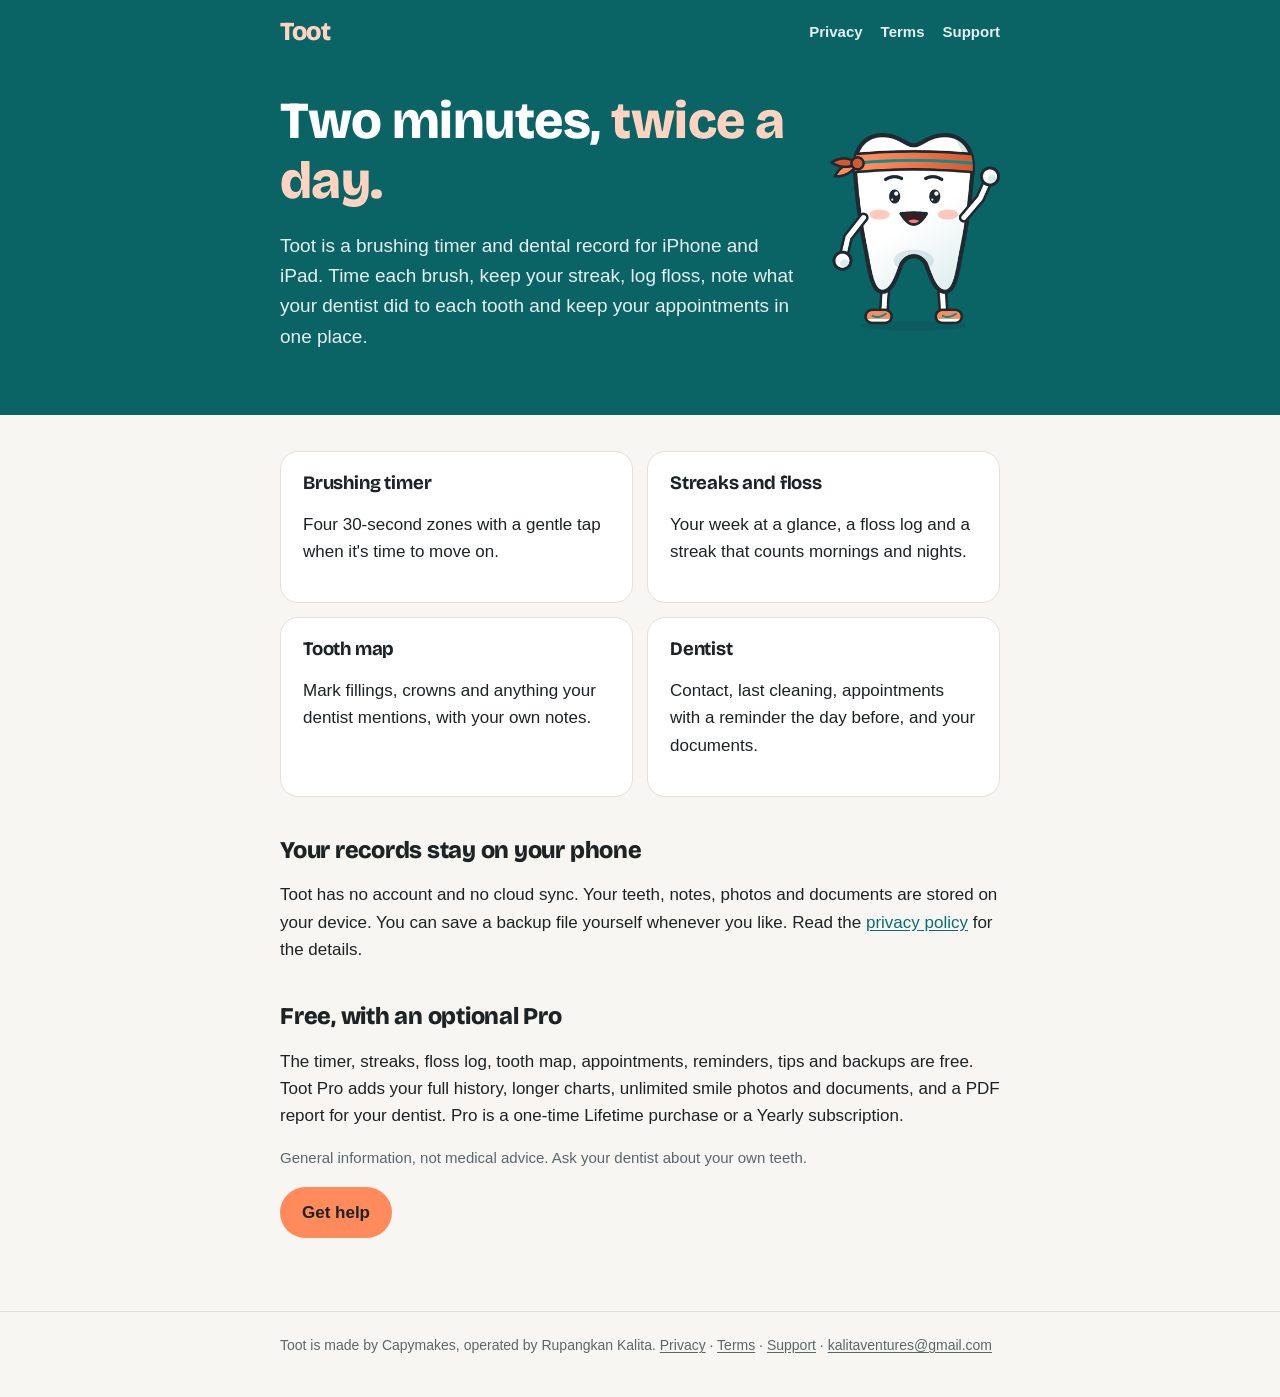
==== index.html @ e83398f6 "Round 7: locked chart ranges, icon concepts, legal site - Progress chart range is a native-looking c" ====
<!doctype html>
<html lang="en">
<head>
  <meta charset="utf-8">
  <meta name="viewport" content="width=device-width, initial-scale=1">
  <title>Toot: brushing timer and dental record</title>
  <meta name="description" content="Toot is a brushing timer, streak tracker and dental record for iPhone and iPad. Your records stay on your device.">
  <meta name="theme-color" content="#0A6466">
  <link rel="icon" type="image/png" href="img/favicon.png">
  <link rel="apple-touch-icon" href="img/apple-touch-icon.png">
  <link rel="stylesheet" href="style.css">
</head>
<body>
  <header class="top">
    <div class="wrap">
      <a class="brand" href="index.html">Toot</a>
      <nav aria-label="Site">
      <a href="privacy.html">Privacy</a>
      <a href="terms.html">Terms</a>
      <a href="support.html">Support</a>
      </nav>
    </div>
  </header>
  <section class="hero">
    <div class="wrap">
      <div>
        <h1>Two minutes, <em>twice a day.</em></h1>
        <p>Toot is a brushing timer and dental record for iPhone and iPad. Time each brush, keep your streak, log floss, note what your dentist did to each tooth and keep your appointments in one place.</p>
      </div>
      <img src="img/toot.png" width="309" height="360" alt="Toot, a tooth with a peach headband, waving">
    </div>
  </section>
  <main>
    <div class="wrap">
      <div class="grid">
        <div class="card"><h3>Brushing timer</h3><p>Four 30-second zones with a gentle tap when it's time to move on.</p></div>
        <div class="card"><h3>Streaks and floss</h3><p>Your week at a glance, a floss log and a streak that counts mornings and nights.</p></div>
        <div class="card"><h3>Tooth map</h3><p>Mark fillings, crowns and anything your dentist mentions, with your own notes.</p></div>
        <div class="card"><h3>Dentist</h3><p>Contact, last cleaning, appointments with a reminder the day before, and your documents.</p></div>
      </div>
      <h2>Your records stay on your phone</h2>
      <p>Toot has no account and no cloud sync. Your teeth, notes, photos and documents are stored on your device. You can save a backup file yourself whenever you like. Read the <a href="privacy.html">privacy policy</a> for the details.</p>
      <h2>Free, with an optional Pro</h2>
      <p>The timer, streaks, floss log, tooth map, appointments, reminders, tips and backups are free. Toot Pro adds your full history, longer charts, unlimited smile photos and documents, and a PDF report for your dentist. Pro is a one-time Lifetime purchase or a Yearly subscription.</p>
      <p class="meta">General information, not medical advice. Ask your dentist about your own teeth.</p>
      <p><a class="button" href="support.html">Get help</a></p>
    </div>
  </main>
  <footer>
    <div class="wrap">
      Toot is made by Capymakes, operated by Rupangkan Kalita.
      <a href="privacy.html">Privacy</a> · <a href="terms.html">Terms</a> · <a href="support.html">Support</a> · <a href="mailto:kalitaventures@gmail.com">kalitaventures@gmail.com</a>
    </div>
  </footer>
</body>
</html>
---- style.css ----
/* Toot legal and support site. No external requests: fonts are self-hosted (Bricolage Grotesque, OFL). */
@font-face {
  font-family: "Bricolage Grotesque";
  src: url("fonts/BricolageGrotesque-Bold.ttf") format("truetype");
  font-weight: 700;
  font-display: swap;
}
@font-face {
  font-family: "Bricolage Grotesque";
  src: url("fonts/BricolageGrotesque-ExtraBold.ttf") format("truetype");
  font-weight: 800;
  font-display: swap;
}

:root {
  --lagoon: #0e8c8f;
  --lagoon-deep: #0a6466;
  --lagoon-night: #07474a;
  --peach: #ff8a5b;
  --peach-soft: #ffd3bf;
  --paper: #f8f6f2;
  --surface: #ffffff;
  --ink: #1d2224;
  --ink-soft: #5b666b;
  --hairline: #e3e0da;
  --link: #0a6e71;
  color-scheme: light dark;
}
@media (prefers-color-scheme: dark) {
  :root {
    --paper: #111617;
    --surface: #1a2123;
    --ink: #eef2f2;
    --ink-soft: #a7b3b6;
    --hairline: #2a3335;
    --link: #5fd0d0;
  }
}

* { box-sizing: border-box; }
html { -webkit-text-size-adjust: 100%; }
body {
  margin: 0;
  background: var(--paper);
  color: var(--ink);
  font: 17px/1.6 -apple-system, BlinkMacSystemFont, "Segoe UI", Roboto, "Helvetica Neue", Arial, sans-serif;
}
a { color: var(--link); text-underline-offset: 2px; }
a:hover { text-decoration-thickness: 2px; }

.wrap { max-width: 760px; margin: 0 auto; padding: 0 20px; }

header.top {
  background: var(--lagoon-deep);
  color: #fff;
}
header.top .wrap {
  display: flex; align-items: center; justify-content: space-between; gap: 16px;
  min-height: 64px; flex-wrap: wrap; padding-top: 10px; padding-bottom: 10px;
}
.brand {
  font-family: "Bricolage Grotesque", sans-serif; font-weight: 800; font-size: 26px;
  color: var(--peach-soft); text-decoration: none; letter-spacing: -0.01em;
}
nav { display: flex; gap: 18px; flex-wrap: wrap; }
nav a { color: #fff; text-decoration: none; font-weight: 600; font-size: 15px; opacity: 0.9; }
nav a[aria-current="page"] { opacity: 1; text-decoration: underline; text-decoration-color: var(--peach); text-decoration-thickness: 3px; text-underline-offset: 6px; }

.hero { background: var(--lagoon-deep); color: #fff; padding: 28px 0 44px; }
.hero .wrap { display: grid; grid-template-columns: 1fr auto; gap: 24px; align-items: center; }
.hero h1 { color: #fff; font-size: clamp(34px, 7vw, 52px); }
.hero h1 em { font-style: normal; color: var(--peach-soft); }
.hero p { color: rgba(255,255,255,0.9); font-size: 19px; max-width: 30em; }
.hero img { width: 170px; height: auto; }

h1, h2, h3 { font-family: "Bricolage Grotesque", sans-serif; font-weight: 800; line-height: 1.15; letter-spacing: -0.01em; }
h1 { font-size: clamp(32px, 6vw, 44px); margin: 0 0 10px; }
h2 { font-size: 24px; margin: 40px 0 8px; }
h3 { font-size: 19px; font-weight: 700; margin: 24px 0 4px; }

main { padding: 36px 0 56px; }
.meta { color: var(--ink-soft); font-size: 15px; margin-top: 0; }
.lead { font-size: 19px; }

.card {
  background: var(--surface); border: 1px solid var(--hairline); border-radius: 18px;
  padding: 20px 22px; margin: 20px 0;
}
.card h2:first-child, .card h3:first-child { margin-top: 0; }
.summary li { margin: 6px 0; }

table { width: 100%; border-collapse: collapse; font-size: 15px; margin: 12px 0; }
th, td { text-align: left; vertical-align: top; padding: 10px 8px; border-bottom: 1px solid var(--hairline); }
th { font-weight: 700; color: var(--ink-soft); font-size: 13px; text-transform: uppercase; letter-spacing: 0.04em; }
.table-scroll { overflow-x: auto; }

.button {
  display: inline-block; background: var(--peach); color: var(--ink); font-weight: 700;
  padding: 12px 22px; border-radius: 999px; text-decoration: none;
}
.grid { display: grid; grid-template-columns: repeat(2, minmax(0, 1fr)); gap: 14px; }
.grid .card { margin: 0; }

footer { border-top: 1px solid var(--hairline); color: var(--ink-soft); font-size: 14px; padding: 22px 0 40px; }
footer a { color: var(--ink-soft); }

@media (max-width: 560px) {
  body { font-size: 16px; }
  .hero .wrap { grid-template-columns: 1fr; }
  .hero img { width: 120px; order: -1; }
  .grid { grid-template-columns: 1fr; }
  nav { gap: 14px; }
}
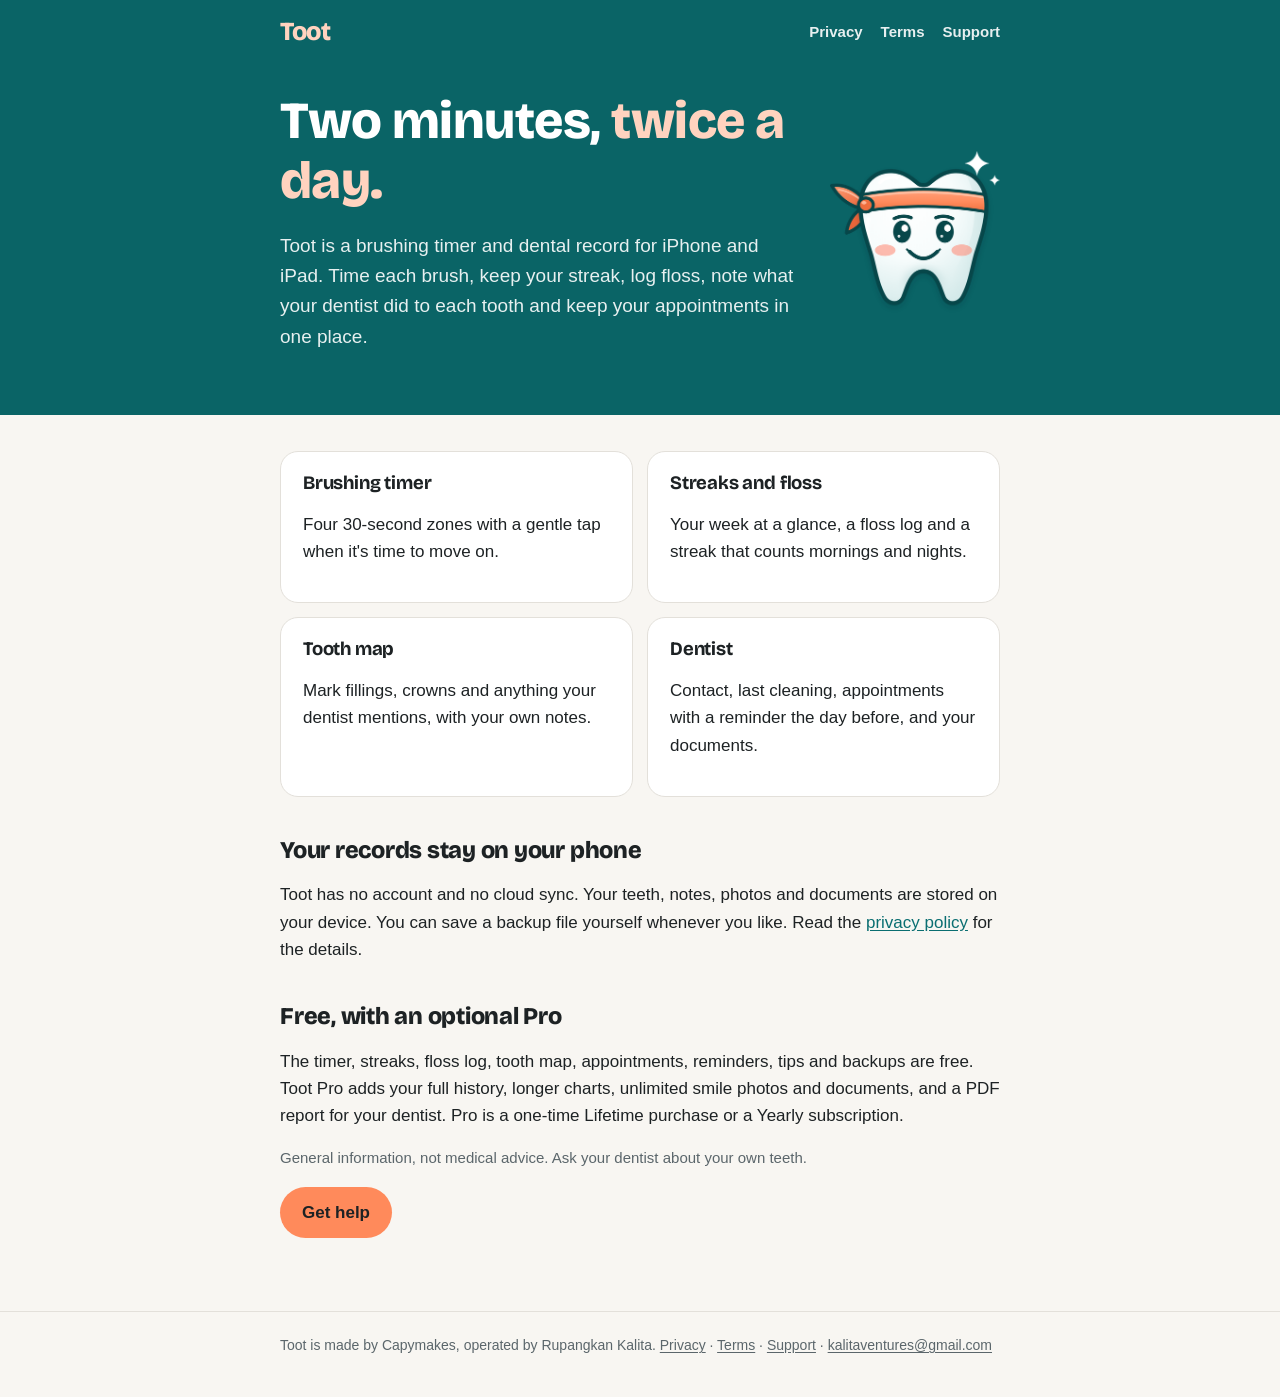
==== commit d86d8322: "Wire app icon: round 9 variant d (Confident + gleam) - AppIcon.appiconset: light (RGB, no alpha), da" ====
--- a/index.html
+++ b/index.html
@@ -27,7 +27,7 @@
         <h1>Two minutes, <em>twice a day.</em></h1>
         <p>Toot is a brushing timer and dental record for iPhone and iPad. Time each brush, keep your streak, log floss, note what your dentist did to each tooth and keep your appointments in one place.</p>
       </div>
-      <img src="img/toot.png" width="309" height="360" alt="Toot, a tooth with a peach headband, waving">
+      <img src="img/toot.png" width="360" height="343" alt="Toot, a smiling tooth with a peach headband">
     </div>
   </section>
   <main>
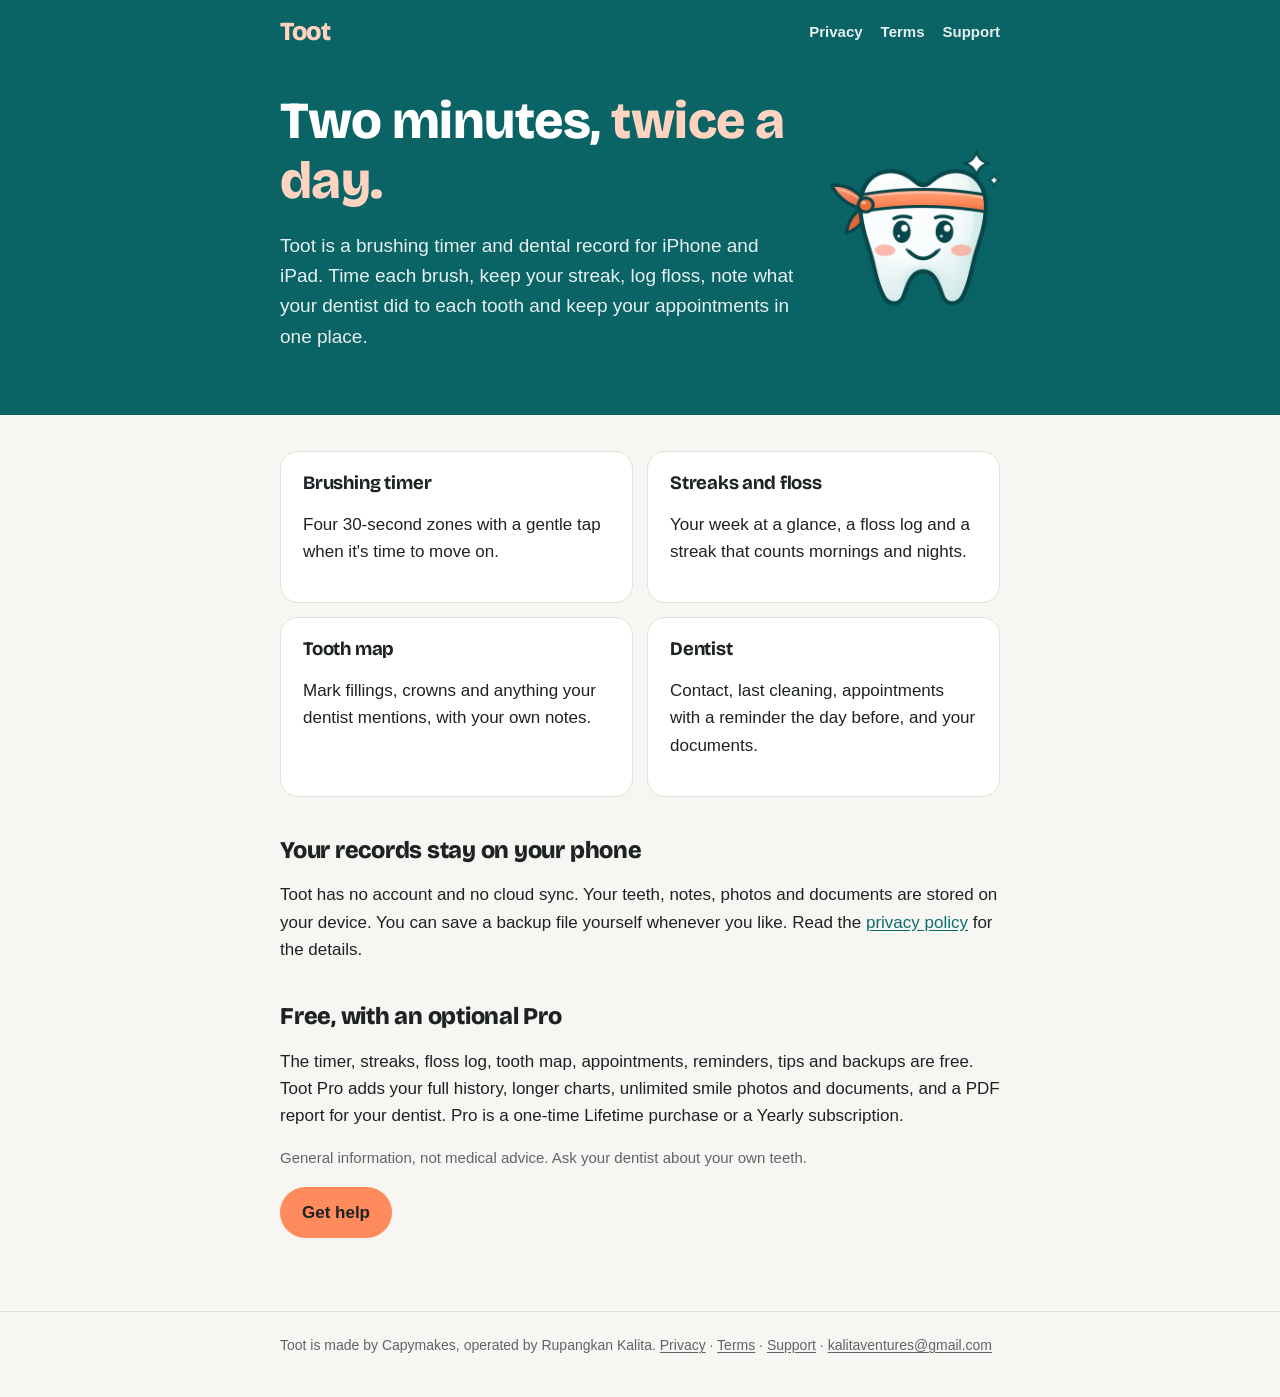
==== commit d7cca8c0: "App icon: solid light Lagoon tile (#3CC4C4) instead of the gradient Owner asked for a solid light-gr" ====
--- a/index.html
+++ b/index.html
@@ -27,7 +27,7 @@
         <h1>Two minutes, <em>twice a day.</em></h1>
         <p>Toot is a brushing timer and dental record for iPhone and iPad. Time each brush, keep your streak, log floss, note what your dentist did to each tooth and keep your appointments in one place.</p>
       </div>
-      <img src="img/toot.png" width="360" height="343" alt="Toot, a smiling tooth with a peach headband">
+      <img src="img/toot.png" width="360" height="344" alt="Toot, a smiling tooth with a peach headband">
     </div>
   </section>
   <main>
